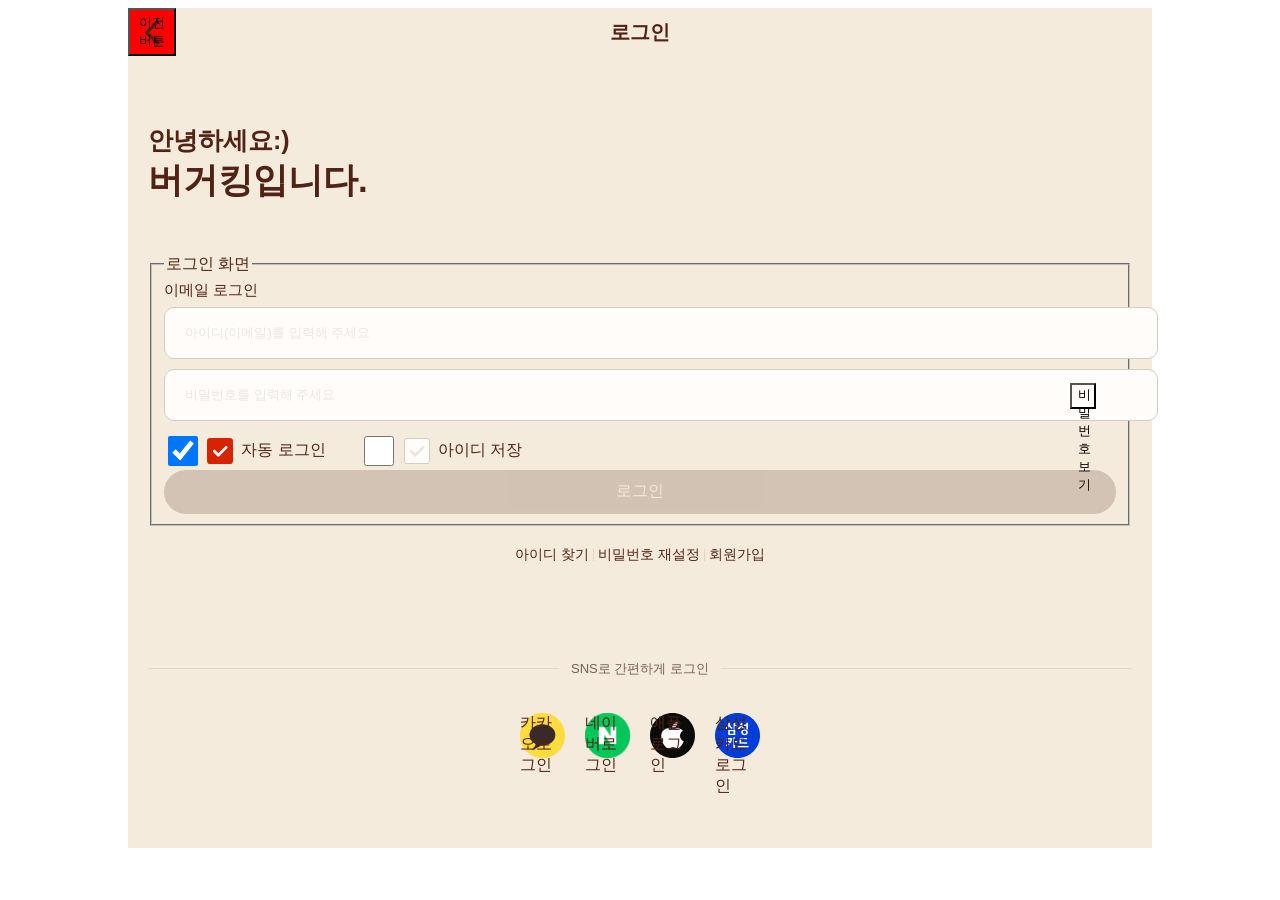
==== burgerking/login.html @ 2e4f4f8f "Add files via upload" ====
<!DOCTYPE html>
<html lang="ko">
<head>
    <meta charset="UTF-8">
    <meta name="viewport" content="width=device-width, initial-scale=1.0">
    <link rel="stylesheet" href="../font/css/bkbulmatpro _bold.css">
    <link rel="stylesheet" href="../font/css/pretendardvariable.css">
    <link rel="stylesheet" href="../font/css/sandollgothicneoround.css">
    <link rel="stylesheet" href="../css/default.css">
    <title>버거킹 로그인 화면</title>
    <style>
        :ROOT {
            --font-neo: "Sandoll GothicNeoRound", sans-serif;
            --font-pre: "Pretendard Variable", sans-serif;
            --font-bkr: "BKR", sans-serif;

            --primary: #512314;
            --focus: #d62302;
            --baseborder: #d5cdc2;
            --inputbg: #fffcf9;
            --button: #e9ddcd;
            --errorcolor: #c54734;
            --placeholder:#ebe6e2;
            --text: #766053;
            --background: #f4ebdc;
        }
        
        html {
            font-size: 62.5%;
        }

        BODY {
            font-family: var(--font-neo);
            font-size: 1.6rem;
            font-weight: 300;
            color: var(--primary);
        }

        #wrap {
            width: 100%;
            max-width: 1024px;
            min-width: 360px; /* min-height를 min-width로 수정 */
            margin: 0 auto;
            background-color: var(--background);
        }

        header {
            position: relative;
            display: flex;
            justify-content: center;
            align-items: center;
            height: 48px;
        }

        h1 {
            font-size: 2rem;
            order: 2;
        }

        /* main 내부 여백 추가하여 좌우 간격 확보 */
        main {
            padding: 48px 20px 90px;
        }

        .title {
            font-family: var(--font-bkr);
            display: flex;
            flex-direction: column;
            margin-bottom: 50px;
        }
        .title span:first-child {
            font-size: 2.5rem;
        }
        .title > span:last-child {
            font-size: 3.5rem;
        }

        .email {
            font-size: 1.5rem;
            line-height: 1;
        }

        input[type="email"] {
            margin-top: 8px;
        }

        input[type="password"] {
            margin-top: 10px;
        }

        /* 350px 고정너비 대신 100%로 변경하여 화면 꽉 차게 변경 */
        input[type="email"],
        input[type="password"] {
            width: 100%;
            height: 50px;
            padding: 0 20px;
            border-radius: 10px;
        }

        input {
            border: 1px solid var(--baseborder);
            background-color: var(--inputbg);
        }

        input::placeholder {
            color: var(--placeholder);
        }

        .input_box.rela {
            position: relative;
        }

        .pw_bttn {
            position: absolute;
            right: 20px;
            bottom: 12px;
            width: 26px;
            height: 26px;
            background: url(../burgerking/img/eye.svg)
            no-repeat center / 20px;
        }

        /* 오타 수정: .login option label -> .login_option label */
        .login_option label {
            display: inline-block;
        }

        .login_option label:first-child {
            margin-right: 30px;
        }

        .login_option {
            margin-top: 12px;
        }

        .login_option span {
            display: inline-flex;
            align-items: center;
            column-gap: 6px;
        }

        .login_bttn {
            font-family: inherit;
            font-size: inherit;
            color: var(--placeholder);
            background-color: var(--primary);
            border: none;
            opacity: 0.2;
            width: 100%;
            height: 44px;
            border-radius: 25px;
        }

        .login_link {
            margin-top: 20px;
            font-family: var(--font-pre);
            font-weight: 500;
            font-size: 1.4rem;
            text-align: center;
        }

        .login_link a {
            display: inline-flex;
            align-items: center;
            column-gap: 4px;
        }

        .login_link a::after {
            content: "";
            display: inline-block;
            width: 1px;
            height: 12px;
            background-color: var(--primary);
            opacity: 0.1;
        }

        .login_link a:last-child::after {
            display: none;
            content: "";
        }

        a {
            text-decoration: none;
            color: inherit;
        }

        .sns_login {
            margin-top: 96px;
        }

        .sns_login > p {
            display: flex;
            align-items: center;
            justify-content: center;
            column-gap: 12px;
            font-size: 1.3rem;
            color: var(--text);
            white-space: nowrap;
            margin-bottom: 35px;
        }

        .sns_login > p::before, .sns_login > p::after {
            content: "";
            display: inline-block;
            width: 100%;
            height: 1px;
            background-color: var(--primary);
            opacity: 0.1;
        }

        .sns_list {
            display: flex;
            justify-content: center;
            column-gap: 20px;
        }

        .sns_list > a {
            display: inline-flex;
            width: 45px;
            height: 45px;
            background-repeat: no-repeat;
            background-position: center;
        }
        .sns_list > a:first-child {
            background-image: url(../burgerking/img/Kakao.svg);
        }
        .sns_list > a:nth-child(2) {
            background-image: url(../burgerking/img/Naver.svg);
        }
        .sns_list > a:nth-child(3) {
            background-image: url(../burgerking/img/Apple.svg);
        }
        .sns_list > a:last-child {
            background-image: url(../burgerking/img/Samsung.svg);
        }

        .prev_bttn {
            position: absolute;
            left: 0;
            width: 48px;
            height: 48px;
            background: RED url(img/Back.svg) no-repeat scroll center / auto;
        }

        input[type="checkbox"] {
            width: 30px;
            height: 30px;
            background-color: RED;
        }

        .login_option .check + span::before {
            content: "";
            display: inline-block;
            width: 30px;
            height: 30px;
            background: url(../burgerking/img/Property\ 1=Disabled.svg) no-repeat center / contain;
        }

        .login_option .check:checked + span::before {
            content: "";
            background-image: url(../burgerking/img/Property\ 1=Active.svg);
        }
    </style>
</head>
<body>
    <div id="wrap">
        <header>
            <h1>로그인</h1>
            <button class="prev_bttn">
                <span class="sr-only">이전버튼</span>
            </button>
        </header>
        <main>
            <h2 class="title">
                <span>안녕하세요:)</span>
                <span>버거킹입니다.</span>
            </h2>
            <form action="">
                <fieldset>
                    <legend class="sr-only">로그인 화면</legend>
                    <label for="email" id="email" class="email">이메일 로그인</label>
                    <div class="input_box">
                        <input type="email" id="email" name="email" placeholder="아이디(이메일)를 입력해 주세요">
                    </div>
                    <div class="input_box rela">
                        <input type="password" name="pw" placeholder="비밀번호를 입력해 주세요">
                        <button type="button" class="pw_bttn">
                            <span class="sr-only">비밀번호 보기</span>
                        </button>
                    </div>
                    <div class="login_option">
                        <label>
                            <input type="checkbox" class="check sr-only" checked>
                            <span>자동 로그인</span>
                        </label>
                        <label>
                            <input type="checkbox" class="check sr-only">
                            <span>아이디 저장</span>
                        </label>
                    </div>
                    <button type="submit" class="login_bttn">로그인</button>
                </fieldset>
            </form>
            <div class="login_link">
                <a href="#">아이디 찾기</a>
                <a href="#">비밀번호 재설정</a>
                <a href="#">회원가입</a>
            </div>
            <div class="sns_login">
                <p>SNS로 간편하게 로그인</p>
                <div class="sns_list">
                    <a href="#"><span class="sr-only">카카오로그인</span></a>
                    <a href="#"><span class="sr-only">네이버로그인</span></a>
                    <a href="#"><span class="sr-only">애플로그인</span></a>
                    <a href="#"><span class="sr-only">삼성카드로그인</span></a>
                </div>
            </div>
        </main>
    </div>
</body>
</html>
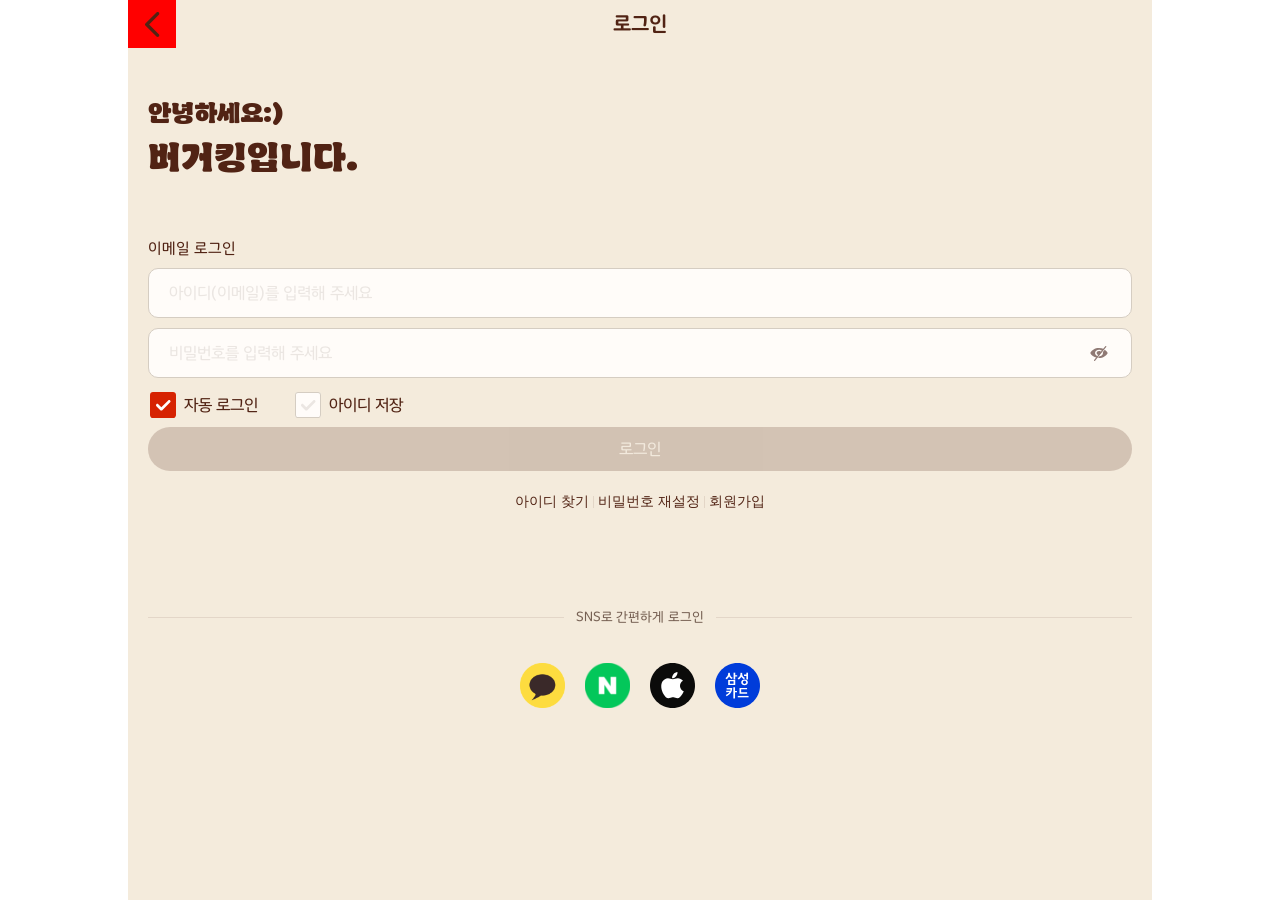
==== commit edaffa5d: "Update login.html" ====
--- a/burgerking/login.html
+++ b/burgerking/login.html
@@ -42,6 +42,7 @@
             min-width: 360px; /* min-height를 min-width로 수정 */
             margin: 0 auto;
             background-color: var(--background);
+            min-height: 100dvh;
         }
 
         header {
@@ -116,7 +117,7 @@
             bottom: 12px;
             width: 26px;
             height: 26px;
-            background: url(../burgerking/img/eye.svg)
+            background: url(../burgerking/img/Eye.svg)
             no-repeat center / 20px;
         }
 
@@ -318,4 +319,4 @@
         </main>
     </div>
 </body>
-</html>+</html>
--- a/font/css/bkbulmatpro _bold.css
+++ b/font/css/bkbulmatpro _bold.css
@@ -0,0 +1,7 @@
+@font-face {
+	font-family: 'BKR';
+	font-weight: 400;
+	font-style: normal;
+	font-display: swap;
+	src: url('../BKBulMatPro-Bold.woff') format('woff');
+}
--- a/font/css/pretendardvariable.css
+++ b/font/css/pretendardvariable.css
@@ -0,0 +1,16 @@
+/*
+Copyright (c) 2021 Kil Hyung-jin, with Reserved Font Name Pretendard.
+https://github.com/orioncactus/pretendard
+
+This Font Software is licensed under the SIL Open Font License, Version 1.1.
+This license is copied below, and is also available with a FAQ at:
+http://scripts.sil.org/OFL
+*/
+
+@font-face {
+	font-family: 'Pretendard Variable';
+	font-weight: 45 920;
+	font-style: normal;
+	font-display: swap;
+	src: url('./woff2/PretendardVariable.woff2') format('woff2-variations');
+}
--- a/font/css/sandollgothicneoround.css
+++ b/font/css/sandollgothicneoround.css
@@ -0,0 +1,23 @@
+@font-face {
+	font-family: 'Sandoll GothicNeoRound';
+	font-weight: 300;
+	font-style: normal;
+	font-display: swap;
+	src: url('../SDGothicNeoRound-eMd.woff') format('woff');
+}
+
+@font-face {
+	font-family: 'Sandoll GothicNeoRound';
+	font-weight: 700;
+	font-style: normal;
+	font-display: swap;
+	src: url('../SDGothicNeoRound-gBd.woff') format('woff');
+}
+
+@font-face {
+	font-family: 'Sandoll GothicNeoRound';
+	font-weight: 800;
+	font-style: normal;
+	font-display: swap;
+	src: url('../SDGothicNeoRound-hEb.woff') format('woff');
+}
--- a/css/default.css
+++ b/css/default.css
@@ -0,0 +1,234 @@
+/* ============================================================
+   reset.css
+   Responsive Reset — Mobile / iOS / Android / Desktop
+   ============================================================ */
+
+
+/* ------------------------------------------------------------
+   1. Box Sizing
+   ------------------------------------------------------------ */
+*,
+*::before,
+*::after {
+  box-sizing: border-box;
+}
+
+
+/* ------------------------------------------------------------
+   2. Reset Margin & Padding
+   ------------------------------------------------------------ */
+* {
+  margin: 0;
+  padding: 0;
+}
+
+
+/* ------------------------------------------------------------
+   3. Root / HTML
+   ------------------------------------------------------------ */
+html {
+  -webkit-text-size-adjust: 100%;
+  text-size-adjust: 100%;
+  /* scroll-behavior는 전역 설정 대신 필요한 곳에 개별 적용 권장 */
+}
+
+
+/* ------------------------------------------------------------
+   4. Body
+   ------------------------------------------------------------ */
+body {
+  min-height: 100dvh;
+  line-height: 1.5;
+  text-rendering: optimizeSpeed;
+  -webkit-font-smoothing: antialiased;
+  -moz-osx-font-smoothing: grayscale;
+  overflow-x: hidden;
+}
+
+/* overflow-x 양쪽 차단 */
+html {
+  overflow-x: hidden;
+}
+
+
+/* ------------------------------------------------------------
+   5. Typography
+   ------------------------------------------------------------ */
+h1, h2, h3, h4, h5, h6, p {
+  overflow-wrap: break-word;
+  word-break: keep-all; /* 한국어 줄바꿈 최적화 */
+}
+
+
+/* ------------------------------------------------------------
+   6. Lists
+   ------------------------------------------------------------ */
+ul,
+ol {
+  list-style: none;
+}
+
+
+/* ------------------------------------------------------------
+   7. Links
+   ------------------------------------------------------------ */
+a {
+  color: inherit;
+  text-decoration: none;
+}
+
+
+/* ------------------------------------------------------------
+   8. Media
+   ------------------------------------------------------------ */
+img,
+picture,
+video,
+canvas,
+svg {
+  display: block;
+  max-width: 100%;
+  vertical-align: middle; /* 인라인 이미지 하단 틈새 제거 */
+}
+
+/* 이미지 비율 유지 */
+img {
+  height: auto;
+}
+
+
+/* ------------------------------------------------------------
+   9. Form Elements
+   ------------------------------------------------------------ */
+input,
+button,
+textarea,
+select {
+  font: inherit;
+  color: inherit;
+  background: none;
+  border: none;
+  padding: 0;
+}
+
+/* iOS 기본 스타일 제거 */
+button,
+input[type="button"],
+input[type="submit"],
+input[type="reset"],
+input,
+textarea,
+select {
+  appearance: none;
+  -webkit-appearance: none;
+  border-radius: 0;
+}
+
+/* 버튼 커서 */
+button,
+[type="button"],
+[type="submit"],
+[type="reset"],
+[role="button"] {
+  cursor: pointer;
+}
+
+/* Textarea */
+textarea {
+  resize: vertical;
+}
+
+/* Remove iOS input inner shadow */
+input:not([type="range"]),
+textarea {
+  -webkit-appearance: none;
+}
+
+
+/* ------------------------------------------------------------
+   10. Tables
+   ------------------------------------------------------------ */
+table {
+  border-collapse: collapse;
+  border-spacing: 0;
+}
+
+
+/* ------------------------------------------------------------
+   11. Accessibility
+   ------------------------------------------------------------ */
+/* 포커스 링 — 완전 제거 대신 커스텀 유지 (접근성) */
+:focus {
+  outline: none;
+}
+:focus-visible {
+  outline: 2px solid currentColor;
+  outline-offset: 2px;
+}
+
+/* 스크린리더 전용 숨김 유틸 */
+.sr-only {
+  position: absolute;
+  width: 1px;
+  height: 1px;
+  padding: 0;
+  margin: -1px;
+  overflow: hidden;
+  clip: rect(0, 0, 0, 0);
+  white-space: nowrap;
+  border: 0;
+}
+
+/* 모션 감소 설정 대응 */
+@media (prefers-reduced-motion: reduce) {
+  *,
+  *::before,
+  *::after {
+    animation-duration: 0.01ms !important;
+    animation-iteration-count: 1 !important;
+    transition-duration: 0.01ms !important;
+    scroll-behavior: auto !important;
+  }
+}
+
+/* hidden 속성 보장 */
+[hidden] {
+  display: none !important;
+}
+
+
+/* ------------------------------------------------------------
+   12. Touch / Tap 최적화
+   ------------------------------------------------------------ */
+a,
+button {
+  -webkit-tap-highlight-color: transparent;
+}
+
+button,
+a,
+input,
+select,
+textarea {
+  touch-action: manipulation;
+}
+
+
+/* ------------------------------------------------------------
+   13. Inherit (선택적)
+   ------------------------------------------------------------ */
+/* 일부 브라우저에서 상속 누락 보완 */
+fieldset {
+  border: none;
+}
+
+legend {
+  padding: 0;
+}
+
+/* hr 기본 스타일 초기화 */
+hr {
+  border: none;
+  border-top: 1px solid currentColor;
+  margin: 0;
+}
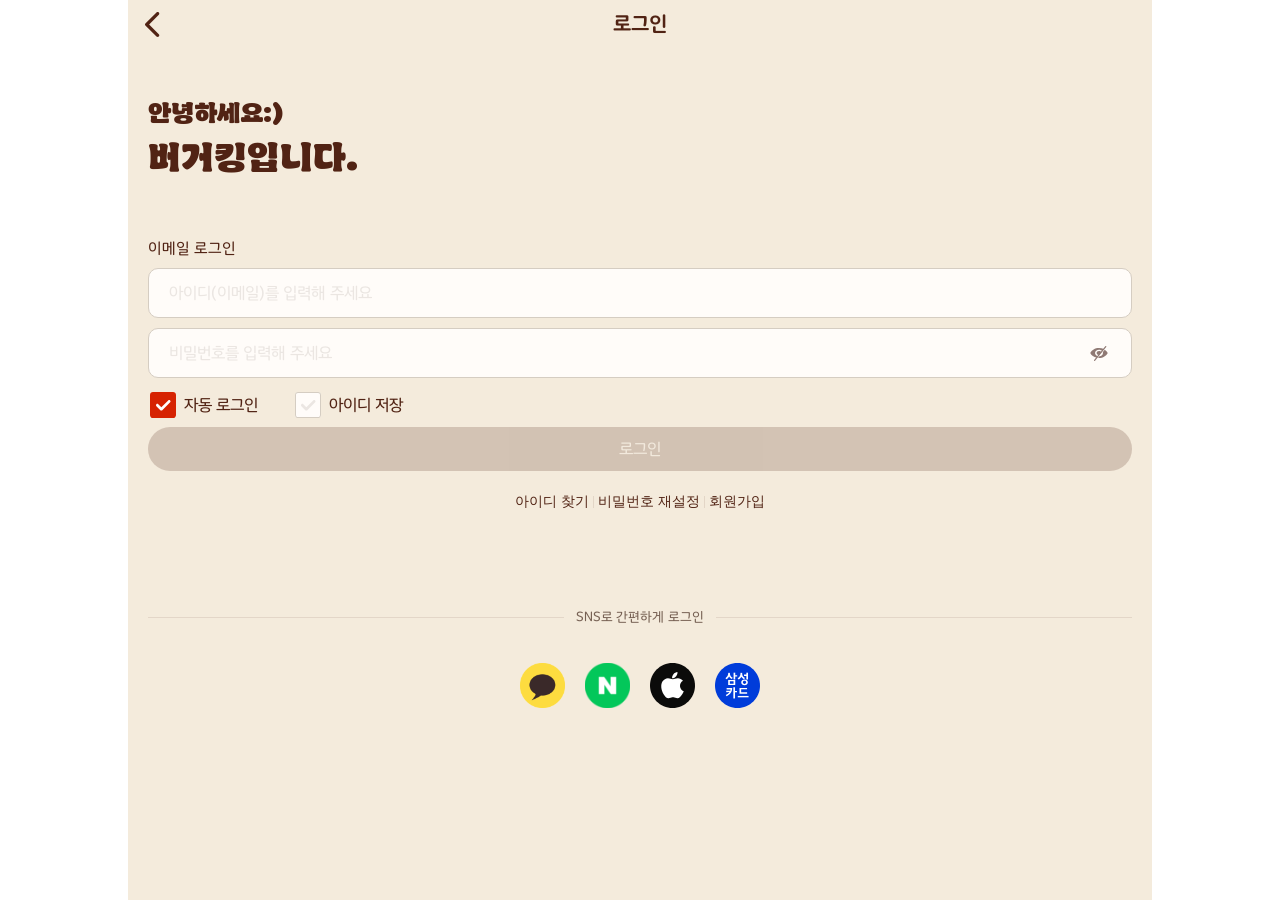
==== commit 8174b845: "Update login.html" ====
--- a/burgerking/login.html
+++ b/burgerking/login.html
@@ -240,7 +240,7 @@
             left: 0;
             width: 48px;
             height: 48px;
-            background: RED url(img/Back.svg) no-repeat scroll center / auto;
+            background: url(img/Back.svg) no-repeat scroll center / auto;
         }
 
         input[type="checkbox"] {
